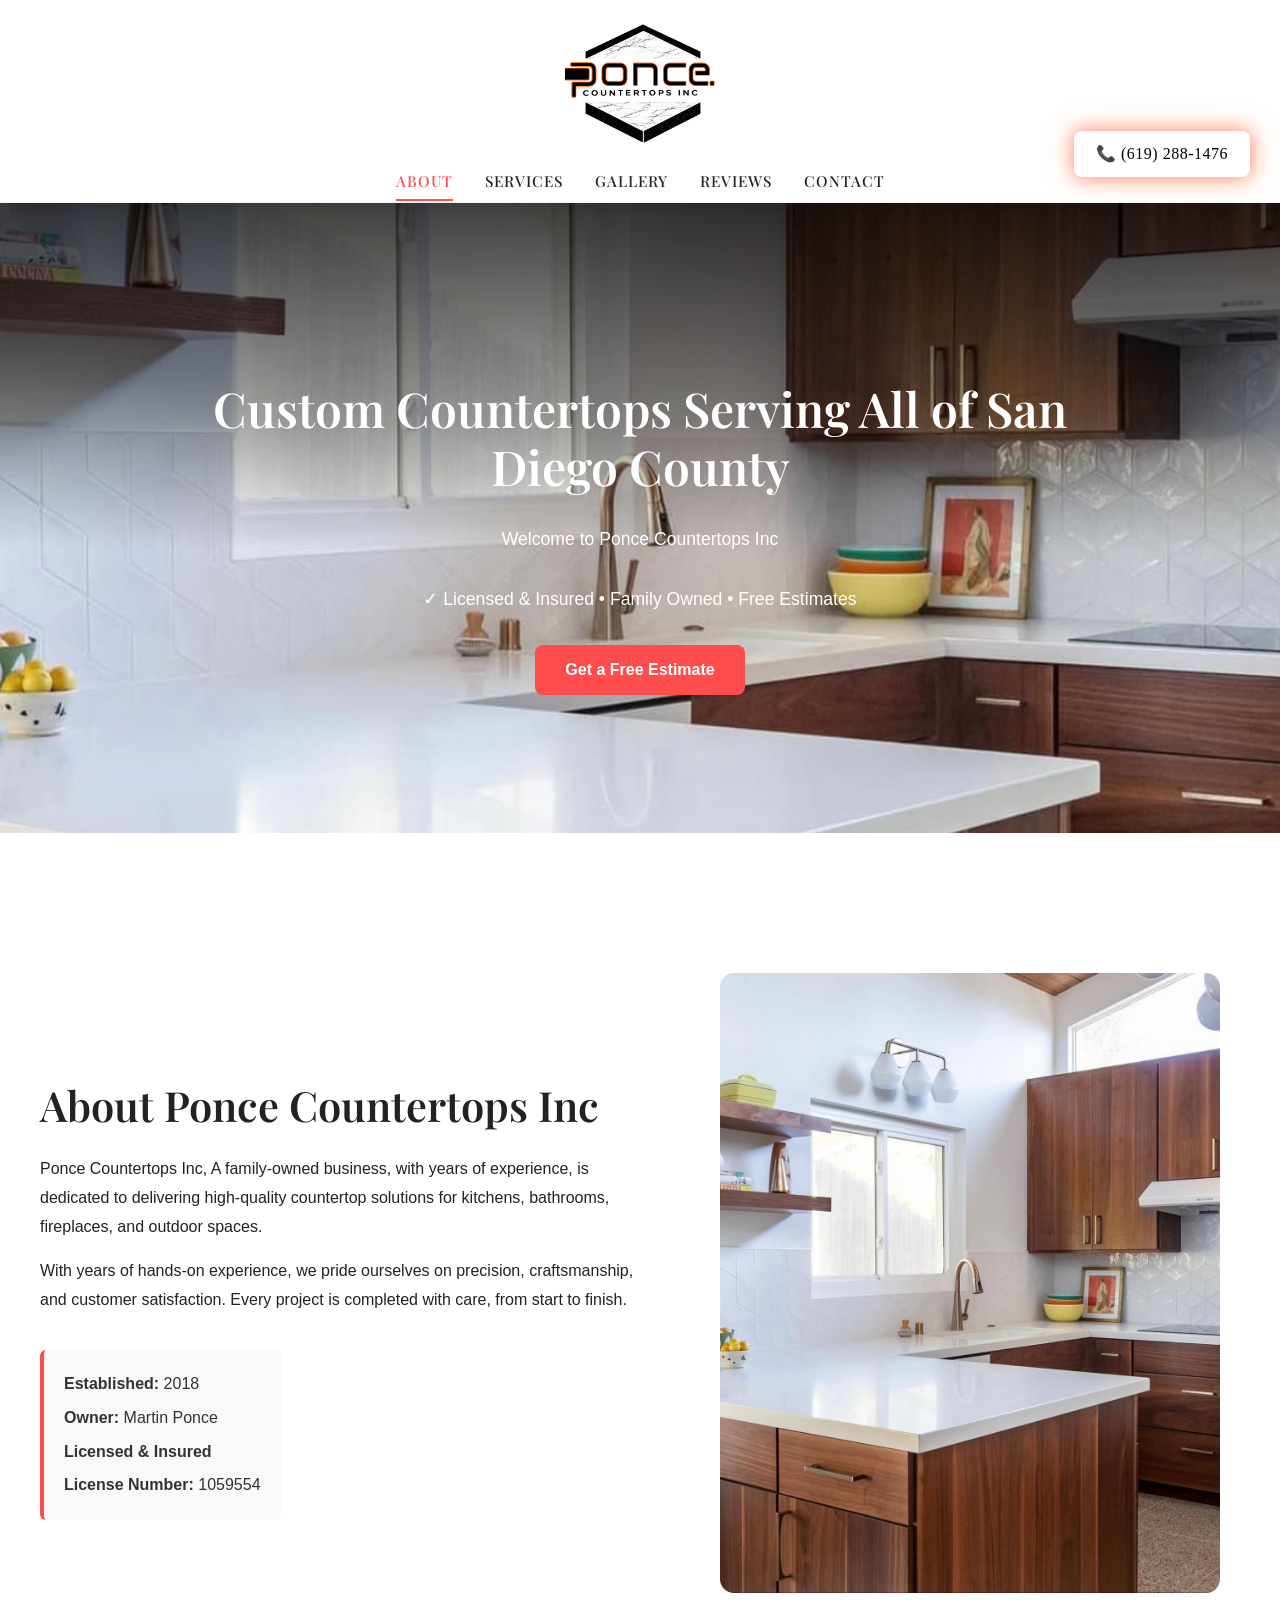
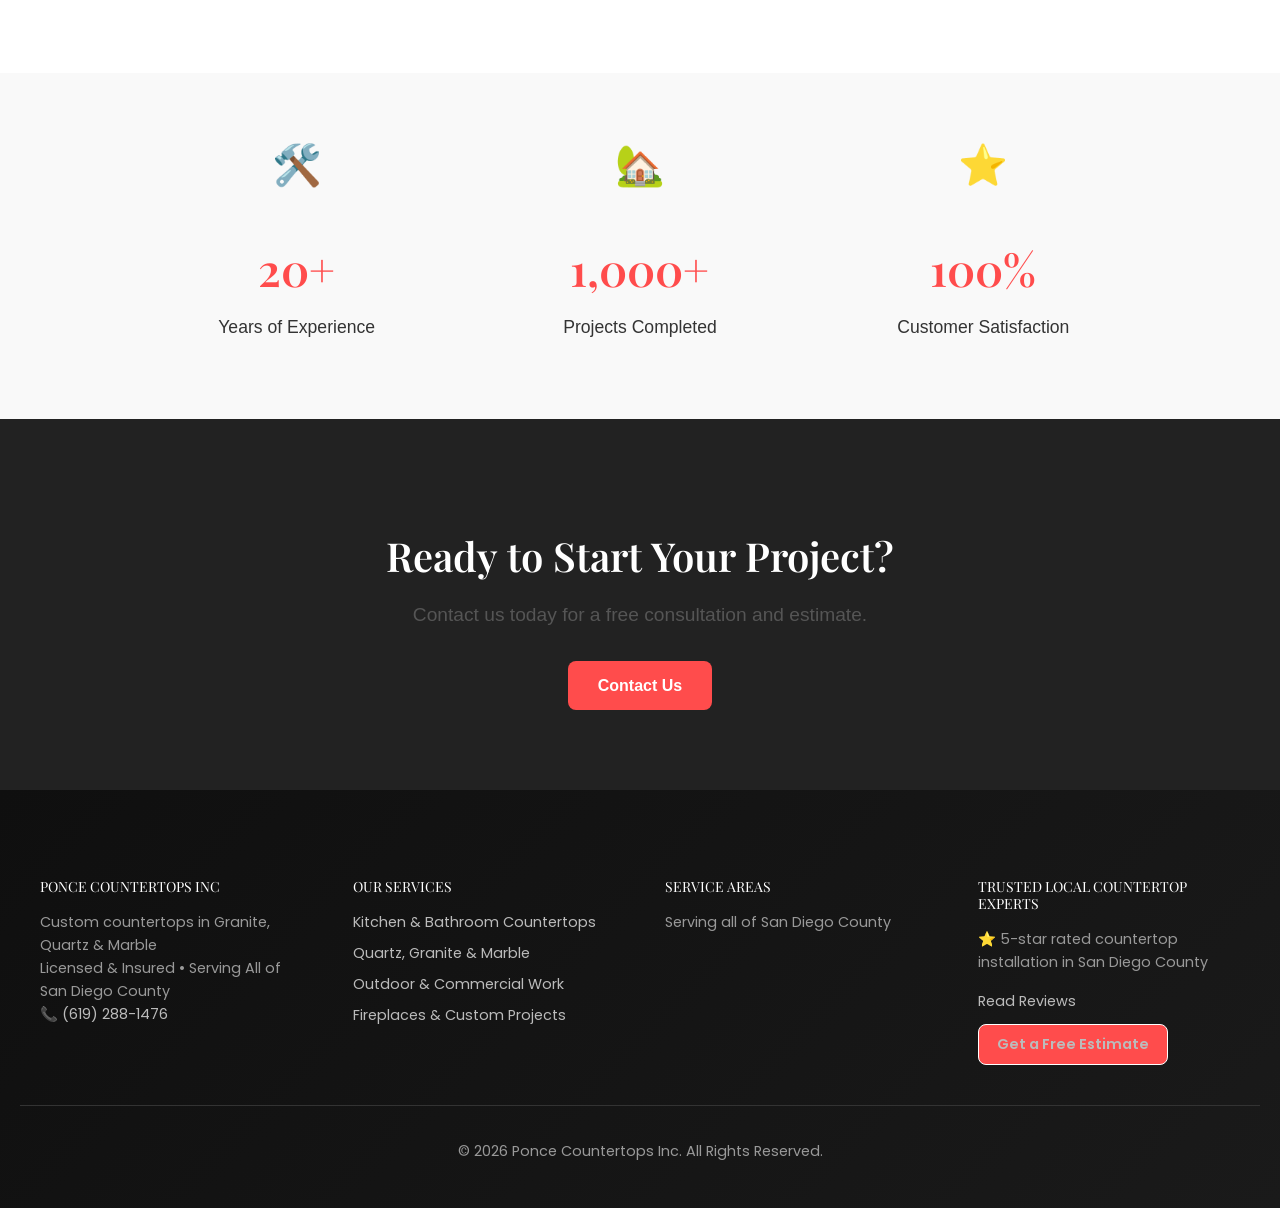
==== index.html @ db55a529 "Initial frontend upload" ====
<!DOCTYPE html>
<html lang="en">
<head>
    <meta charset="UTF-8">
  <meta name="viewport" content="width=device-width, initial-scale=1.0">
    <title>Quartz,Granite,Porcelain,Quartzite and Marble Countertops in San Diego County | Ponce Countertops Inc</title>
    <link rel="stylesheet" href="css/style.css">
<link rel="preload" as="image" href="images/background.jpg">
    <link rel="preconnect" href="https://fonts.googleapis.com">
<link rel="preconnect" href="https://fonts.gstatic.com" crossorigin>
<link href="https://fonts.googleapis.com/css2?family=Playfair+Display:wght@400;500;600;700&display=swap" rel="stylesheet">
<meta name="description" content="Custom countertops for kitchens, bathrooms, fireplaces, and outdoor spaces serving all of San Diego County. Free estimates and expert installation." />
<meta name="robots" content="index, follow">
<meta name="author" content="Ponce Countertops Inc">
    <link href="https://fonts.googleapis.com/css2?family=Poppins:wght@400;500;600&display=swap" rel="stylesheet">

</head>

<body>

    <nav class="navbar">
        <div class ="nav-container">
            <!--logo -->
            <a href = "index.html" class = "logo">
<img src="images/Logo.png" alt="Ponce Countertops Logo" loading="lazy">            </a>
            
            <!--right side, links and call btn-->
            <div class = "nav-right">

                <ul class = "nav-links">
                    <li><a class="active" href="index.html"> About </a></li>
                    <li><a href = "services.html"> Services </a></li>

                 <li class = "dropdown">
                    <a href = "gallery.html"> Gallery  </a>
                    <ul class = "dropdown-menu">
                        <li><a href="gallery.html#kitchens" >Kitchens </a> </li>
                        <li><a href="gallery.html#bathrooms" >Bathrooms </a> </li>
                        <li><a href="gallery.html#fireplaces" >Fireplaces </a> </li>
                        <li><a href="gallery.html#outdoors" > Outdoors </a> </li>
                    </ul>
                 </li>

                 <li><a href="reviews.html" >Reviews </a> </li>
                 <li><a href="contact.html" class="nav-btn">Contact</a></li>

                 
                </ul>

        

        </div>
                <a href = "tel:6192881476" class ="call-btn">
                    📞 (619) 288-1476
                  </a>
                <button class="menu-toggle" aria-label="Toggle Menu">☰</button>

        
        <!--mobile toggle menu-->
        </div>
    </nav>

    
    
    

    
    
    <!-- HERO Section, what will make clients choose you, custom the button in css file .hero-btn -->
    <section class = "hero hero-home" style="background-image:url('images/background.jpg');">
     <div class="hero-content fade-in">
        <h1> 
            Custom Countertops Serving All of San Diego County
        </h1>
        <p>Welcome to Ponce Countertops Inc </p>
        <p class = "trust-badge"> ✓ Licensed & Insured • Family Owned • Free Estimates</p>
        <a href = "contact.html" class ="btn"> Get a Free Estimate</a>
      </div>    
    </section>

    <!--About section -->
    <section class ="about-section fade-in">
        <div class ="about-container">
            <div class ="about-text">
                <h2>About Ponce Countertops Inc</h2>
                <p>
                    Ponce Countertops Inc, A family-owned business, with years of experience, is dedicated to delivering high-quality countertop solutions for kitchens, bathrooms, fireplaces, and outdoor spaces.
                </p>
                <p>
                    With years of hands-on experience, we pride ourselves on precision,
                    craftsmanship, and customer satisfaction. Every project is completed
                    with care, from start to finish.
                </p>

                <div class ="about-info">
                    <p><strong>Established:</strong> 2018</p>
                    <p><strong>Owner:</strong> Martin Ponce</p>
                    <p><strong>Licensed & Insured </strong></p>
                    <p><strong>License Number:</strong> 1059554</p>
                </div>
            </div>

            <div class="about-image">
                <img src="images/background.jpg" alt="Ponce Countertops craftsmanship" loading="lazy">
            </div>
        </div>
    </section>

    <section class="stats-section fade-in">
  <div class="stats-container">
    
    <div class="stat">
        <span class="stat-icon">🛠️</span>
      <h3>20+</h3>
      <p>Years of Experience</p>
    </div>

    <div class="stat">
        <span class="stat-icon">🏡</span>
      <h3>1,000+</h3>
      <p>Projects Completed</p>
    </div>

    <div class="stat">
        <span class="stat-icon">⭐</span>
      <h3>100%</h3>
      <p>Customer Satisfaction</p>
    </div>

  </div>
</section>

    <section class="cta-section fade-in">
  <h2>Ready to Start Your Project?</h2>
  <p>Contact us today for a free consultation and estimate.</p>
  <a href="contact.html" class="btn">Contact Us</a>
</section>


    <script>
    /*document.querySelector(".menu-toggle")
      .addEventListener("click", () => {
        document.querySelector(".nav-links")
          .classList.toggle("open");
      });*/
      const menuToggle = document.querySelector(".menu-toggle");
const navLinks = document.querySelector(".nav-links");

if (menuToggle && navLinks) {
  menuToggle.addEventListener("click", () => {
    navLinks.classList.toggle("open");
  });
}

        const faders = document.querySelectorAll(".fade-in");

  const observer = new IntersectionObserver(entries => {
    entries.forEach(entry => {
      if (entry.isIntersecting) {
        entry.target.classList.add("visible");
      }
    });
  }, { threshold: 0.2 });

  faders.forEach(el => observer.observe(el));

  </script>

    

  <!-- FOOTER START -->
  <footer class="site-footer">
    <div class="footer-container">

      <div class="footer-section">
        <h4>Ponce Countertops Inc</h4>
        <p>
          Custom countertops in Granite, Quartz & Marble<br>
          Licensed & Insured • Serving All of San Diego County<br>
          📞 <a href="tel:+16192881476">(619) 288-1476 </a>
        </p>
      </div>

      <div class="footer-section">
        <h4>Our Services</h4>
        <ul>
          <li><a href="services.html">Kitchen & Bathroom Countertops</a></li>
  <li><a href="services.html">Quartz, Granite & Marble</a></li>
  <li><a href="services.html">Outdoor & Commercial Work</a></li>
  <li><a href="services.html">Fireplaces & Custom Projects</a></li>
        </ul>
      </div>

      <div class="footer-section">
        <h4>Service Areas</h4>
        <p>
          Serving all of San Diego County</p>
          </div>

      <div class="footer-section">
        <h4>Trusted Local Countertop Experts</h4>
        <p>⭐ 5-star rated countertop installation in San Diego County</p>
<a href="reviews.html">Read Reviews</a>
<a href="contact.html" class="footer-btn">Get a Free Estimate</a>

</div>
        
</div>
    <div class="footer-bottom">
      <p>© 2026 Ponce Countertops Inc. All Rights Reserved.</p>
    </div>
  </footer>
  <!-- FOOTER END -->


<div class="mobile-sticky-bar">
  <a href="tel:+16192881476" class="sticky-call">📞 Call</a>
  <a href="contact.html" class="sticky-quote">Free Quote</a>
</div>



</body>
</html>
---- css/style.css ----
* {
  box-sizing: border-box;
}
html {
  scroll-behavior: smooth;
}
/*prevents white strip on right due to layout overflow*/
html, body {
  width: 100%;
  overflow-x: hidden;
}

body {
  padding-top: 110px;
  overflow-x: clip;
  font-family: 'Poppins', sans-serif;
  font-size:16px;
  line-height:1.7;
  color:#222
    /*background-color: #000;  default page background black  was 90 padd*/

}


/*fade in on scroll down*/
.fade-in {
  opacity: 0;
  transform: translateY(30px);
  transition: opacity 0.8s ease, transform 0.8s ease;
}

.fade-in.visible {
  opacity: 1;
  transform: translateY(0);
}

/* =========================
   ABOUT
   ========================= */
.about-section {
  padding: 80px 20px;
  background: #fff;
  color: #333;/*force color so its readable*/
  position:relative;
  z-index:5;
}



.about-container {
  max-width: 1200px;
  margin: auto;
  display: grid;
  grid-template-columns: 1fr 0.9fr;
  gap: 60px;
  align-items: center;
}

.about-text h2 {
  font-size: 2.6rem;
  margin-bottom: 25px;
 color: #222;
 
}

.about-text p {
  font-size: 1rem;
  line-height: 1.8;
  margin-bottom: 15px;
  color: #222;
}

.about-image img {
  width: 100%;
  max-width:500px;
  border-radius: 14px;
  box-shadow: 0 15px 40px rgba (0,0,0,0.15)
}

.about-info {
  margin-top: 20px;
  padding: 15px 20px;
  background: #f9f9f9;
  border-left: 4px solid #ff4c4c;
  display: inline-block;
  border-radius: 6px;
}

.about-info p {
  margin: 5px 0;
  font-size: 1rem;
  color: #333;
}


.about-image {
  display: flex;
  justify-content: center;
}

@media (max-width: 900px) {
  .about-container {
    grid-template-columns: 1fr;
    text-align: center;
  }

  .about-image {
    margin-top: 40px;
  }

  .about-info {
    display: block;
    margin: 20px auto 0 auto;
  }
}
/*stat section*/

.stats-section {
  padding: 60px 20px;
  background: #f9f9f9;
}

.stats-container {
  max-width: 1000px;
  margin: auto;
  display: grid;
  grid-template-columns: repeat(auto-fit, minmax(200px, 1fr));
  gap: 30px;
  text-align: center;
}

.stat-icon {
  font-size: 2.5rem;
  margin-bottom: 10px;
  display: block;
}

.stat h3 {
  font-size: 2.8rem;
  color: #ff4c4c;
  margin-bottom: 10px;
}

.stat p {
  font-size: 1.1rem;
  font-weight: 500;
  color: #333;
}

.cta-section {
  padding: 80px 20px;
  background: #222;
  color: white;
  text-align: center;
}

.cta-section h2 {
  font-size: 2.5rem;
  margin-bottom: 20px;
}

.cta-section p {
  font-size: 1.2rem;
  margin-bottom: 30px;
}

.cta-section .btn {
  background-color: #ff4c4c;
  padding: 12px 30px;
  border-radius: 8px;
  color: white;
  font-weight: 600;
  text-decoration: none;
  transition: background 0.3s;
}

.cta-section .btn:hover {
  background-color: #e04343;
}

/* =========================
   GLOBAL
   ========================= */
body, html {
  margin: 0;
  padding: 0;
  font-family: Arial, sans-serif;
  line-height: 1.6;
  box-sizing: border-box;
  color: white;
}

a {
  text-decoration: none;
}

ul {
  list-style: none;
  margin: 0;
  padding: 0;
}

h1, h2, h3 {
  font-weight: 700;
}
h1,h2,h3,h4{
  font-family:'Playfair Display', serif;
  font-weight:600;
  line-height:1.2

}

p {
  color: #555;
}

/* =========================
   NAVBAR
   ========================= */

   /* GLASSMORPHISM NAVBAR */
   
/* =========================
   NAVBAR
   ========================= */

/* HEADER */
header {
  position: fixed;
  top: 0;
  width: 100%;
  z-index: 9999;
  /*background: #000 !important;  /* fully black */
  background-color: white;
  height: auto; /* controls how far down everything sits */
  
}


/* CONTAINER */

.navbar {
  position: sticky;

  top: 0;
  left: 0;

  width: 100%;
  height: auto;
  min-height: 110px;
  background: white;
  border-bottom: 1px solid rgba(0, 0, 0, 0.05);
  z-index: 99999;

  box-shadow: 0 2px 10px rgba(0,0,0,0.06);

  overflow:visible;
}
.navbar.scrolled {
  background: rgba(255,255,255,0.95);
  backdrop-filter: blur(8px);
  box-shadow: 0 2px 10px rgba(0,0,0,0.08);
}
.nav-container {
  display: flex;
  align-items: center;
  flex-direction: column; /* will stack logo, nv bar verticallt*/
  width: 100%;
  margin:0 auto;
    max-width: 1300px;
  height: 100%;
  padding: 8px 20px;/* pushes down padding*/
  /*background:white;*/
  position:relative;
  justify-content:center;
}
/* LOGO */
.logo {
  color: #fff;
  font-weight: bold;
  font-size: 20px;
  display: flex;
  align-items: center;
}

/* Logo Image */
.logo img {
  height: auto;
  width:150px;
  display:block;
  margin-bottom: 0px;
}

.logo:hover img {
  transform: scale(1.03);
}
@media (max-width: 768px) {
  .logo img {
    height: auto;
    width:80px;
    margin-left: 30px;
  }
}

/* NAV LINKS + RIGHT SIDE */
.nav-right {
  display: flex;
  justify-content: center; /* center links in remaining space */
  align-items: center;
  gap: 25px;               /* space between links */
  margin-left: 0;
  margin-top:10px;
  width:100%;

}

/* LINKS */
.nav-links {
  display: flex;
  align-items: center;
  gap: 32px; /* desktop spacing */
  font-family: "Playfair Display", serif; /* nicer modern font */
    font-weight: 500;
letter-spacing: 1px;
  justify-content: center; /* center between logo and button */
  position: relative;
  z-index: 100000;
  /*margin-top: 18px; ⬅️ moves nav text DOWN */

}

/* LINK STYLE */
.nav-links a {
  color: #222 !important;        /* always visible */
  font-weight: 500;
  text-transform: uppercase;
  font-size: 0.95rem;
  position: relative;
  padding: 10px 0;               /* vertical spacing */
  transition: color 0.3s ease;
}

/* UNDERLINE EFFECT */
.nav-links a::after {
  content: "";
  position: absolute;
  bottom: 0;
  left: 0;
  height: 2px;
  width: 0%;
  background: #ff4c4c;
  transition: width 0.3s ease;
}

/* HOVER & ACTIVE LINK */
.nav-links a:hover,
.nav-links a.active {
  color: #ff4c4c !important;
}
.nav-links a:hover::after,
.nav-links a.active::after {
  width: 100%;
}

/* CALL BUTTON */
.call-btn {
  position:absolute;
  right: 30px;
  /*margin-left:20px;*/
  bottom: 25px;
  /*top:50%;*/
  transition: translateY(-50%);
  background: white;
  color: black;
  padding: 10px 22px;
  border-radius: 8px;
  text-decoration:none;
  box-shadow: 0 0 18px rgba(255, 76, 76, 0.6),
              0 0 30px rgba(255, 140, 0, 0.35);
  transition: all 0.3s ease;
  animation: pulse 2s infinite;
  z-index: 100000;;
  font-family:"Merriweather", serif !important;
  font-weight:525;
  letter-spacing:0.5px;

}
@keyframes pulse {
  0% {
    transform: scale(1);
  }

  50% {
    transform: scale(1.05);
  }

  100% {
    transform: scale(1);
  }
}


.call-btn:hover {
  transform: translateY(-2px);/*lift effect*/
  box-shadow: 0 12px 35px rgba(255,76,76,0.6);/*more visible shadow on hovr*/
  filter: brightness(1.05);
} 





/* DROPDOWN */
.dropdown {
  position: relative;
}
.dropdown-menu {
  position: absolute;
  top: 130%;
  left: 0;
  min-width: 220px;
  background: #0f0f0f !important;
  border-radius: 10px;
  padding: 10px 0;
  opacity: 0;
  visibility: hidden;
  transform: translateY(10px);
  transition: all 0.3s ease;
  z-index: 100000;
}
.dropdown:hover .dropdown-menu {
  opacity: 1;
  visibility: visible;
  transform: translateY(0);
}
.dropdown-menu li a {
  display: block;
  padding: 12px 22px;
  font-size: 0.9rem;
  color: #fff !important;
}
.dropdown-menu li a:hover {
  background: rgba(255,255,255,0.08);
  color: #ff4c4c !important;
}

/* Desktop: hide the hamburger menu */
.menu-toggle {
  display: none;
}

/* MOBILE NAVBAR lastt */
@media (max-width: 768px) {
  .nav-container {
    
    align-items: center;
    
    justify-content: space-between;
    flex-direction: row;
    padding-right: 25px;
  }

  .navbar{
    height:auto;
  }

  .nav-right {
    flex-direction: row;
    width: auto;
    position: relative;
    display: flex;
    align-items: center;
    gap:10px;
  }

  .nav-links {
    flex-direction: column;
    position:fixed;

    top:110px;
    left:0;
    width: 100%;

    background:white !important;
    display: none;

    padding: 15px 0;

    box-shadow: 0 8px 25px rgba(0,0,0,0,0.2);
    
    
    z-index:99999;


  }

  .nav-links.open {
    display: flex;
  }

  .nav-links li {
    width: 100%;
    text-align: center;
  }

  .nav-links a {
    display: block;
    width:100%;
    padding: 18px 0px;
    color:#222 !important;
    font-size:1rem;
    font-weight:600;
    text-align: center;

    
  }

  .call-btn {
    display:none;
  }
  /* Mobile dropdown fixes */
  .dropdown-menu {
    position: static;
    opacity:1;
    visibility: visible;
    transform: none;

    display: none; /* hidden by default */
    flex-direction: column;
    background: #f8f8f8;
    padding: 0;
    box-shadow: none;
  }

  .dropdown.open .dropdown-menu {
    display: block; /* show when open */
  }

  /* Mobile toggle button */
  .menu-toggle {
      display: block;
  font-size: 2rem;
  border: none;
  color: #222;
  cursor: pointer;
    margin-right:60px;
  margin-left: auto;  /* pushes it to far right safely */
  margin-right: 10px;
  background: white;
  border: 1px solid #ddd;
  border-radius: 8px;
  padding: 8px 12px;
  box-shadow: 0 4px 10px rgba(0,0,0,0.15);
  z-index: 999999;

  
  }
}




/* =========================
   BASE HERO for all pages
   ========================= */
.hero,.hero-gallery,.hero-home,.hero-services{
  text-align: center;
  padding: 80px 20px;
  background-size: cover;
  background-position: center center;
  position:relative;
  /*color:white;*/
  color:orangered;
  min-height:70vh;
  display:flex;
  flex-direction:column;
  justify-content:center;
  align-items:center;
  margin-bottom:60px;
  width:100%;
  max-width:100%;
  margin-left:0;
  margin-right:0;
  background-repeat: no-repeat;
}

.hero{
  position:relative;
  overflow:hidden;
}



/* Small label above heading */
.hero-eyebrow {
  display: inline-block;
  font-size: 0.95rem;
  letter-spacing: 2px;
  text-transform: uppercase;
  color: #ffb3b3;
  margin-bottom: 18px;
  font-weight: 600;
}
/* Buttons container */
.hero-actions {
  display: flex;
  gap: 20px;
  justify-content: center;
  flex-wrap: wrap;
}
.hero-content {
  position: relative;
  z-index: 3;
  color: #fff;
  max-width: 900px;
  margin: 0 auto;
  padding: 0 20px;
  text-align: center;
  
}
/*dark overlay for readability*/
.hero::before, .hero-home::before,.hero-gallery::before,.hero-services::before {
  content:'';
  /*background: linear-gradient(to bottom, #000 0%, rgba(0,0,0,0.4) 100%);
*/
  background: linear-gradient(
  to bottom,
  rgba(0,0,0,0.75) 0%,
  rgba(0,0,0,0.35) 35%,
  rgba(0,0,0,0.0) 55%
);
  position: absolute;
  top: 0; left: 0;
  width: 100%; height: 100%;
  z-index: 2;
  inset:0;
  max-height:100vh;
}





.hero-content h1 {
  font-size: 3rem;
  margin-bottom: 30px;
  line-height: 1.2;
}

.hero-content p {
  font-size: 1.1rem;
  margin-bottom: 30px;
  line-height: 1.7;
  
}


.hero-content .btn {
  padding: 12px 30px;
  background-color: #ff4c4c;
  color: white;
  border-radius: 8px;
  font-weight: 600;
  text-decoration: none;
  transition: background 0.3s ease;
}

.hero-content .btn:hover {
  background-color: #e04343;
}


/* Dropdown styling */
.category-filter {
  margin-bottom: 20px;
}

.category-filter label {
  margin-right: 10px;
  font-weight: 500;
}

.category-filter select {
  padding: 8px 12px;
  border-radius: 6px;
  border: none;
  font-size: 1rem;
  cursor: pointer;
  outline: none;
}
@media (max-width: 768px) {
  .hero-content h1 {
    /*font-size: clamp(1.8rem, 5vw, 3rem);*/
    font-size:2.2rem;
    margin-bottom: 15px;
    line-height:1.2;
    word-wrap: break-word;
  overflow-wrap: break-word;
  }
  body{
    padding-top:0px;

  }
  .hero,
  .hero-home,
  .hero-gallery,
  .hero-services {
    min-height: 60vh;
    padding: 0 20px;   /* ❗ remove vertical padding */
    display: flex;
    align-items: center;
    justify-content: center;
    text-align: center;
    padding-left: 16px;
    padding-right: 16px;
    overflow: hidden;
  }
  .hero-content p {
    font-size: clamp(1rem, 3.5vw, 1.3rem);
    line-height: 1.5;
  }
  .hero-content{
    text-align: center;
    align-items: center;
    justify-content: center;
    width:100%;
    margin: 0 auto;
    max-width: 100%;
    display:flex;
    flex-direction: column;
    box-sizing:border-box;
    padding:0 16px;
  }
  .hero-trust {
    display: flex;
  flex-direction: column;
  align-items: center;
  justify-content: center;
  text-align: center;
  gap: 8px;
  }

}

section {
  color: #333;
}

.hero,
.hero * {
  color: #fff;
}

.hero,
.hero-home,
.hero-gallery,
.hero-services {
  margin-top: 0 !important;  /* remove any extra top margin */
  padding-top: 80px;        /* keep some padding if needed */
    overflow: visible; /* ensures content below isn’t hidden */

}
.hero-gallery{
  background-size:cover;
  background-position: center center;
}

/* =========================
   SERVICES
  ========================= */
 
.services-section,
.services-section * {
  color: #333;
}

@media (max-width: 768px) {
  .hero-services .hero-content h1 {
    font-size: 2rem;
  }
  .hero-services .hero-content p {
    font-size: 1rem;
  }

  .hero-actions {
    flex-direction: column;
  }
}
/* Services Section */
/* Strong headline */
.hero-services h1 {
  font-size: 3.2rem;
  line-height: 1.2;
  margin-bottom: 25px;
}

/* Supporting text */
.hero-services p {
  font-size: 1.25rem;
  line-height: 1.7;
  opacity: 0.95;
  margin-bottom: 40px;
}


.services-section {
  padding: 80px 20px;
  background-color: #f9f9f9;
  color: #333;
}

.services-section h2 {
  text-align: center;
  font-size: 2.5rem;
  margin-bottom: 50px;
}

.services-container {
  max-width: 1200px;
  margin: auto;
}

.services-grid {
  display: grid;
  grid-template-columns: repeat(auto-fit, minmax(300px, 1fr));
  gap: 40px;
}

.service-card {
  background: white;
  padding: 30px 20px;
  border-radius: 12px;
  box-shadow: 0 15px 30px rgba(0,0,0,0.1);
  transition: transform 0.3s ease, box-shadow 0.3s ease;
}

.service-card:hover {
  transform: translateY(-5px);
  box-shadow: 0 25px 45px rgba(0,0,0,0.15);
}

.service-card h3 {
  font-size: 1.35rem;
  margin-bottom: 15px;
  color: #ff4c4c;
}

.service-card ul {
  list-style-type: disc;
  padding-left: 20px;
  margin-bottom: 10px;
  font-size: 1.05rem;

}

.service-card  li {
  margin-bottom: 10px;
  font-size: 0.95rem;
  line-height:1.7;


}

/* Secondary button */
.btn-outline {
  background: transparent;
  border: 2px solid #fff;
  color: #fff;
}

.btn-outline:hover {
  background: #fff;
  color: #111;
}

.materials-strip {
  background: linear-gradient(135deg, #1a1a1a, #111);
  padding: 60px 20px;
  border-top: 1px solid rgba(255,255,255,0.1);
  border-bottom: 1px solid rgba(255,255,255,0.1);
}
.materials-container {
  max-width: 1100px;
  margin: auto;
  display: flex;
  justify-content: center;
  flex-wrap: wrap;
  gap: 40px;
}

.materials-container span {
  font-family: "Georgia", serif;
  font-size: 1.1rem;
  color: #f5f5f5;
  letter-spacing: 2px;
  text-transform: uppercase;
  position: relative;
  opacity: 0.85;
  transition: color 0.3s ease, opacity 0.3s ease;
  
}

/* subtle gold underline */
.materials-container span::after {
  content: "";
  position: absolute;
  left: 50%;
  bottom: 0;
  width: 40%;
  height: 2px;
  background: linear-gradient(to right, #c9a24d, #f2d27d);
  transform: translateX(-50%);
  opacity: 0;
  transition: opacity 0.3s ease;
}
.materials-container span:hover {
  color: #ff4c4c;
  opacity: 1;
}
.materials-container span:hover::after {
  opacity: 1;
}

@media (max-width: 768px) {
  .services-grid {
    grid-template-columns: 1fr;
    justify-items:center;
  }


  .services-section {
    text-align: center;
  }

  

  .service-card {
    text-align: center;
    width: 100%;
    max-width: 400px;
  }

  .service-card ul {
    text-align: left; /* keeps readability for lists */
  }

  .services-section h2 {
    text-align: center;
  }



}



/* =========================
   Gallery
   ========================= */


   .gallery-section {
  padding: 80px 20px;
  max-width: 1200px;
  margin: auto;
}

.gallery-section h2 {
  font-size: 2.4rem;
  margin-bottom: 40px;
  text-align: center;
  color: #222;
}

.gallery-grid {
  display: grid;
  grid-template-columns: repeat(auto-fit, minmax(240px, 1fr));
  gap: 24px;
 justify-items: center;
}

.gallery-grid img {
  cursor: pointer; /*allows users to know you can click on img*/
  width: 100%;
  height: 260px;
  border-radius:10px;
  object-fit: cover;
  border-radius: 10px;
  max-width:420px;
  transition: transform 0.3s ease, box-shadow 0.3s ease;
}

.gallery-grid img:hover {
  transform: scale(1.04);
  box-shadow: 0 12px 25px rgba(0,0,0,0.15);
}
.gallery-section {
  scroll-margin-top: 110px; /* match navbar height */
}

/*section separators*/
.gallery-section:not(:last-child)::after {
  content: "";
  display: block;
  width: 80px;
  height: 4px;
  background: #ff4c4c;
  margin: 80px auto 0;
  border-radius: 2px;
}

/*lightbox*/
.lightbox {
  position: fixed;
  top: 0;
  left: 0;
  width: 100%;
  height: 100%;
  background: rgba(0,0,0,0.9);
  display: flex;
  align-items: center;
  justify-content: center;
  opacity: 0;
  visibility: hidden;
  transition: opacity 0.3s ease;
  z-index: 99999;
}

/* Show lightbox */
.lightbox.show {
  opacity: 1;
  visibility: visible;
}

/* Image */
.lightbox-content {
  max-width: 90%;
  max-height: 85%;
  border-radius: 10px;
  transition: transform 0.3s ease;
  cursor: zoom-in;

}
/*being able to zoom in*/
.lightbox-content.zoomed {
  transform: scale(1.5);
  cursor: zoom-out;
}
/* Close button */
.lightbox-close {
  position: absolute;
  top: 30px;
  right: 40px;
  font-size: 2.5rem;
  color: white;
  cursor: pointer;
}

/* Arrows */
.lightbox-prev,
.lightbox-next {
  position: absolute;
  top: 50%;
  font-size: 3rem;
  color: white;
  cursor: pointer;
  padding: 10px;
  user-select: none;
  transform: translateY(-50%);
}

.lightbox-prev { left: 30px; }
.lightbox-next { right: 30px; }

/* Hide arrows on very small screens */
@media (max-width: 600px) {
  .lightbox-prev,
  .lightbox-next {
    font-size: 2.2rem;
  }
}
/* =========================
   CONTACT
   ========================= */
.hero-contact {
  min-height: 45vh;     /* shorter than services/about */
}


.hero-trust {
  display: flex;
  gap: 25px;
  justify-content: center;
  align-items:center;
  margin-top: 25px;
  font-size: 0.95rem;
  opacity: 0.9;
  flex-wrap: wrap;
  text-align:center;
  flex-direction: column;
}

.contact-info{
  text-align:center;
}
.contact {
  padding: 80px 20px;
      color: #333;             /* text color */
  background-color: #f4f4f4;
  position:relative;
  z-index:5;
  margin-top:30px;
}

.contact-container {
  max-width: 1100px;
  margin: auto;
}

.contact-intro {
  max-width: 900px;
  margin: 0 auto 60px;
  padding: 0 20px;
  text-align: center;
}

.contact-intro h2 {
  font-size: 2rem;
  color: #222;
  margin-bottom: 15px;
}

.contact-intro p {
  font-size: 1.15rem;
  color: #555;
  line-height: 1.7;
}
.contact h1 {
  text-align: center;
  margin-bottom: 10px;
}
.contact h1::after {
  content: "";
  display: block;
  width: 80px;
  height: 4px;
  background: #ff4c4c;
  margin: 15px auto 30px;
  border-radius: 2px;
}
.contact p {
  text-align: center;
  margin-bottom: 30px;
}
.contact h1, .contact p, .contact label {
    color: #222;             /* make headings and labels visible */
}

.contact-grid {
  display: grid;
  grid-template-columns: 1fr 1fr;
  gap: 40px;
}

.contact-info p, .contact-info h3 {
  margin: 10px 0;
  font-size: 16px;
}

.contact-info a {
  color: #f39c12;
}

.contact-form input,
.contact-form textarea {
  width: 100%;
  padding: 12px;
  margin-bottom: 15px;
  border: 1px solid #ccc;
  border-radius: 4px;
}

.contact-form textarea {
  height: 150px;
  resize: vertical;
}

.contact-form button {
  width: 100%;
  padding: 12px;
  background-color: #f39c12;
  border: none;
  font-size: 16px;
  cursor: pointer;
}

.contact-form button:hover {
  background-color: #e08e0b;
}

#contactSuccess {
  text-align: center;
  font-weight: 600;
  font-size: 1.1rem;
}

.success-message{
  display: none;
  color: #ff4c4c;
  margin-top: 15px;
  text-align: center;
  font-weight: 600;
  animation: fadeIn 0.5s ease;
}
.form-trust {
  font-size: 0.9rem;
  color: #666;
  text-align: center;
  margin-top: 10px;
}

/* GOOGLE RATING */
.google-rating {
  margin-top: 15px;
  display: flex;
  align-items: center;
  gap: 10px;
  justify-content: center;
}

.google-rating .stars {
  color: #f39c12;
}

/* SOCIAL LINKS */
.social-link a {
  display: inline-flex;
  align-items: center;
  gap: 8px;
  font-size: 1.1rem;
  color: #c40000;
  font-weight: 600;
}

.social-link a:hover {
  color: #a80000;
}

.social-link i {
  font-size: 1.4rem;
}

/* Mobile Contact Grid */
@media (max-width: 768px) {
  .contact-grid {
    grid-template-columns: 1fr;
    text-align: center;
  }

  .contact-info {
    margin-bottom: 30px;
  }
}
/*ill it work?*/
.contact-form input,
.contact-form textarea,
.contact-form select {
    background-color: #fff;    /* white background for visibility */
    color: #333;               /* dark text inside inputs */
    border: 1px solid #ccc;    /* light gray border */
    padding: 12px;
    border-radius: 8px;
    font-family: Arial, sans-serif;
    font-size: 1rem;
    width: 100%;
    box-sizing: border-box;
    z-index:10;
    position:relative;
}

.contact-form input::placeholder,
.contact-form textarea::placeholder {
    color: #888;               /* placeholder text color */
}

.contact-form button {
    background-color: #ff4c4c;  /* accent color */
    color: #fff;                /* white text */
    padding: 12px;
    font-size: 1rem;
    font-weight: 600;
    border: none;
    border-radius: 8px;
    cursor: pointer;
    transition: background 0.3s ease;
}

.contact-form button:hover {
    background-color: #e04343;
}
/* =========================
   REVIEWS
   ========================= */

   

  .reviews {
  padding: 80px 20%;
  background: #f9f9f9;
  color:#333;
  text-align:center;
  font-family: "Georgia", serif;
}

.reviews-container {
  max-width: 1100px;
  margin: 0 auto;
  text-align: center;
}

.reviews h2 {
  font-family: "Georgia", serif;
  font-size: 2.6rem;
  margin-bottom: 10px;
  color:#222;
  font-weight:600;
  letter-spacing: 1px;
}


.reviews p {
  font-size: 1.15rem;
  color: #555;
  margin-bottom: 40px;
  line-height: 1.6;
}

.reviews-list {
  display: grid;
  grid-template-columns: repeat(auto-fit, minmax(280px, 1fr));
  gap: 30px;
  margin-bottom: 80px;
}

/*individual review cards*/
.review {
  background: white;
  padding: 28px;
  border-radius: 18px;
  box-shadow: 0 12px 30px rgba(0,0,0,0.08);
  text-align: left;
  transition: transform 0.3s ease, box-shadow 0.3s ease;
}
.review:hover {
  transform: translateY(-6px);
  box-shadow: 0 20px 45px rgba(0,0,0,0.12);
}

.review .name {
  font-weight: 600;
  margin-top: 20px;
}
.review .rating {
  color: #f4b400;
  margin-bottom: 10px;
}

.leave-review,
.review-approval {
  padding: 60px 20px;
  background-color: #f4f4f4;
}

.leave-review-container,
.review-approval-container {
  max-width: 600px;
  margin: auto;
  text-align: center;
}

.google-review-link {
  margin-top: 10px;
  font-size: 14px;
}

.google-review-link a {
  color: black;
  font-weight: 600;
  text-decoration: none;
}

.google-review-link a:hover {
  text-decoration: underline;
}
/*review-form */


/*title*/

.reviews-title {
  font-family: "Georgia", serif;
  font-size: 2rem;       /* matches nav styling */
  font-weight: 700;
  color: #ff4c4c;
  margin-bottom: 15px;
  text-align: center;
}


.reviews .leave-review-title {
  font-family: "Georgia", serif;  /* matches your nav/headings font */
  font-size: 1.8rem;              /* large and bold */
  font-weight: 700;
  color: black;                 /* matches your accent color */
  margin-bottom: 25px;            /* space between title and form */
  text-align: center;             /* centered above form */
}
.reviews-subtitle {
  font-family: "Arial", sans-serif;
  font-size: 1.1rem;
  color: #555;
  margin-bottom: 40px;
  text-align: center;
}
.review-form {
  margin-top: 30px;
  background: white;
  padding: 40px 35px;
  border-radius: 18px;
  box-shadow: 0 12px 28px rgba(0,0,0,0.15);
  max-width: 700px;
  margin-left: auto;
  margin-right: auto;
  box-sizing:border-box;
}

.review-form input,
.review-form select,
.review-form textarea {
  font-size: 1rem;
  margin-bottom: 15px;
  padding: 12px;
  border-radius: 8px;
  border: 1px solid #ccc;
  width: 100%;
  font-family: "Georgia", serif;
  box-sizing: border-box;
}

.review-form textarea {
  min-height: 120px;
  resize: vertical;
}
.review-form input:focus,
.review-form textarea:focus,
.review-form select:focus {
  outline: none;
  border-color: #000;
}


/*btn*/
.review-form .btn {
  background-color: #ff4c4c;
  color: white;
  padding: 12px 25px;
  border-radius: 8px;
  font-weight: 600;
  cursor: pointer;
  transition: background 0.3s ease;
  border: none;
}

.review-form button:hover {
  background-color: #e04343;
}
/*success msg*/
#reviewSuccess {
  font-weight: 500;
  text-align: center;
}
.review-success {
  display: none;
  margin-top: 20px;
  color: orange;
  font-weight: 500;
}
/*avg rating*/
.average-rating {
  text-align: center;
  margin-bottom: 50px;
    font-family: "Georgia", serif; /* match navbar */

  
}

.average-rating .avg-stars {
  font-size: 3rem;
  color: #ffb400; /* gold stars */
  letter-spacing: 2px;
  margin-bottom: 8px;
    display: inline-block;

}

.average-rating .avg-number {
  font-size: 2.5rem;
  font-weight: 700;
  margin-bottom: 6px;
  color: #ff4c4c;
}

.average-rating p {
  font-size: 1rem;
  color: #555;
}

/*patial star fill*/

/* Stars container */
.average-rating .stars-outer {
  display: inline-block;
  position: relative;
  font-family: "Font Awesome 5 Free"; /* or fallback to ★ */
  font-weight: 900;
  font-size: 2rem;
  color: #ccc; /* grey background stars */
}

.average-rating .stars-inner {
  position: absolute;
  top: 0;
  left: 0;
  white-space: nowrap;
  overflow: hidden;
  width: 0;
  color: #ffb400 ; /* gold stars */
}

.stars-outer::before {
  content: "★★★★★";
}

.stars-inner::before {
  content: "★★★★★";
}
/*reviews stars*/
#approvedReviews {
  display: grid;
  grid-template-columns: repeat(auto-fit, minmax(280px, 1fr));
  gap: 30px;
  justify-items: center;
}

#approvedReviews .service-card {
  background: white;
  padding: 30px 20px;
  border-radius: 18px;
  box-shadow: 0 15px 35px rgba(0,0,0,0.12);
  transition: transform 0.3s ease, box-shadow 0.3s ease;
  text-align: left;
  width: 100%;
  max-width: 350px;
}

#approvedReviews .service-card:hover {
  transform: translateY(-5px);
  box-shadow: 0 22px 40px rgba(0,0,0,0.18);
}

#approvedReviews .service-card h3 {
  font-family: "Georgia", serif;
  font-size: 1.5rem;
  margin-bottom: 8px;
  color: #ff4c4c;
  font-weight:600;
}

#approvedReviews .service-card p {
  font-size: 1rem;
  margin-top: 12px;
  color: #333;
  line-height:1.6;
}

/* stars for each review */
#approvedReviews .stars-outer {
  display: inline-block;
  position: relative;
  font-size: 1.2rem;
  color: #ccc;
}

#approvedReviews .stars-inner {
  position: absolute;
  top: 0;
  left: 0;
  white-space: nowrap;
  overflow: hidden;
  width: 0;
  color: #f39c12;
}

/* Admin review approval buttons */
.review-approval button {
  background: green;
  color: white;
  border: none;
  padding: 6px 12px;
  cursor: pointer;
}

.review-approval button:hover {
  opacity: 0.9;
}
/* Make the entire navbar background solid black 
header,
.nav-container,
.navbar {
    /*background-color: #000 !important;  
    background-color: white;
    width: 100%;                        
}*/


/* Mobile adjustments */
@media (max-width: 768px) {
  #approvedReviews {
    grid-template-columns: 1fr;
  }

  .average-rating .avg-number {
    font-size: 2.5rem;
  }

  .average-rating .stars-outer {
    font-size: 1.5rem;
  }
}


.contact, 
.contact * {
position: relative; /* make sure no parent z-index hides it */
    color: #222 !important; /* make text visible */}

/* =========================
   FOOTER
   ========================= */

  .site-footer {
  background: linear-gradient(135deg, #0f0f0f, #1a1a1a);
  color: #fff;
  padding: 70px 20px 30px;
  font-family: 'Poppins', sans-serif;
}


.footer-container {
  max-width: 1200px;
  margin: auto;
  display: grid;
  grid-template-columns: repeat(auto-fit, minmax(220px, 1fr));
  gap: 50px;
}


.footer-section h4 {
  font-size: 14px;
  font-weight: 400;
  letter-spacing: 19x;
  margin-bottom: 15px;
  color: #fff;
  text-transform: uppercase;
}



.footer-section li {
  font-size: 12px;
  line-height: 1.5;
  color: #999;
}

.site-footer p,
.site-footer a {
   font-size: 0.9rem;
   line-height: 1.6;
   color: #999;

}

.footer-section ul {
  list-style: none;
  padding: 0;
  
}
.footer-section ul li {
  margin-bottom: 8px;
}


.footer-section a {
  color: #bbb;
  text-decoration: none;
  transition: 0.3s ;
}


.footer-section a:hover {
  color: #ff4c4c;
}


.footer-btn {
  display: inline-block;
  margin-top: 10px;
  padding: 8px 18px;
  border: 1px solid #fff;
  background: #ff4c4c;
  color: #fff;
  border-radius: 8px;
  font-weight: 600;
  transition: 0.3s;
}


.footer-btn:hover {
  background: #e04343;
  transform:translateY(-2px);
}
.footer-bottom {
  text-align: center;
  border-top: 1px solid #333;
  margin-top: 40px;
  padding-top: 20px;
  font-size: 12px;
  color: #777;
}
/* CTA block */
.footer-cta {
  background: rgba(255,255,255,0.03);
  padding: 18px;
  border-radius: 10px;
  text-align: center;
}


/* Mobile footer spacing */
@media (max-width: 768px) {
  .footer-container {
    text-align: center;
  }
}




/*
.location-info{
  display:flex;
  gap:40px;
  padding:40px;
  align-items :flex-start;
}

business-info{
  flex:1;
  max-width:400px;

background: #f7f7f7;
  padding: 25px;
  border-radius: 12px;
  box-shadow: 0 4px 15px rgba(0,0,0,0.1);   
}

@media (max-width: 768px) {
  .location-section {
    flex-direction: column;
  }

  #map {
    width: 100%;
    height: 300px;
  }
}*/

/* ===== LOCATION SECTION ===== */

.contact-location {
  display: flex;
  gap: 50px;
  padding: 60px 8%;
  align-items: stretch;
  background: #f9f9f9;
  min-height:450px;
}

/* Google Map */

#map {
  flex: 1.2;
  height: 450px;
  border-radius: 16px;
  box-shadow: 0 8px 30px rgba(0,0,0,0.15);
  min-width: 300px;
  width:100%;
  min-height:450px;
  display:block;
  

}

/* Info Card */

.info-card {
  flex: 1;
  background: white;
  padding: 35px;
  border-radius: 16px;
  box-shadow: 0 8px 30px rgba(0,0,0,0.12);
  display: flex;
  flex-direction: column;
  justify-content: center;
}

.info-card h2 {
  margin-top: 0;
  font-size: 28px;
}

.tagline {
  color: #666;
  margin-bottom: 20px;
}

.hours {
  padding-left: 18px;
  margin-top: 10px;
}

/* Buttons */

.buttons {
  margin-top: 25px;
  display: flex;
  gap: 15px;
}

.btn {
  text-decoration: none;
  padding: 12px 18px;
  border-radius: 8px;
  font-weight: bold;
  display: inline-block;
  transition: 0.25s;
}

.call {
  background: #000;
  color: white;
}

.call:hover {
  background: #333;
}

.directions {
  background: #e5e5e5;
  color: black;
}

.directions:hover {
  background: #d0d0d0;
}

/* ===== MOBILE ===== */

@media (max-width: 900px) {
  .contact-location {
    flex-direction: column;
    padding: 40px 5%;
  }

  #map {
    height: 320px;
  }
}
.mobile-sticky-bar {
  position: fixed;
  bottom: 0;
  left: 0;
  width: 100%;
  display: flex;
  z-index: 9999;
}

.sticky-call,
.sticky-quote {
  flex: 1;
  text-align: center;
  padding: 14px;
  text-decoration: none;
  font-weight: 600;
  font-size: 16px;
}

.sticky-call {
  background: #1f1f1f;
  color: white;
}

.sticky-quote {
  background: #1f1f1f; /* gold accent works well for countertops */
  color: white;
}

/* Hide on desktop */
@media (min-width: 768px) {
  .mobile-sticky-bar {
    display: none;
  }
}
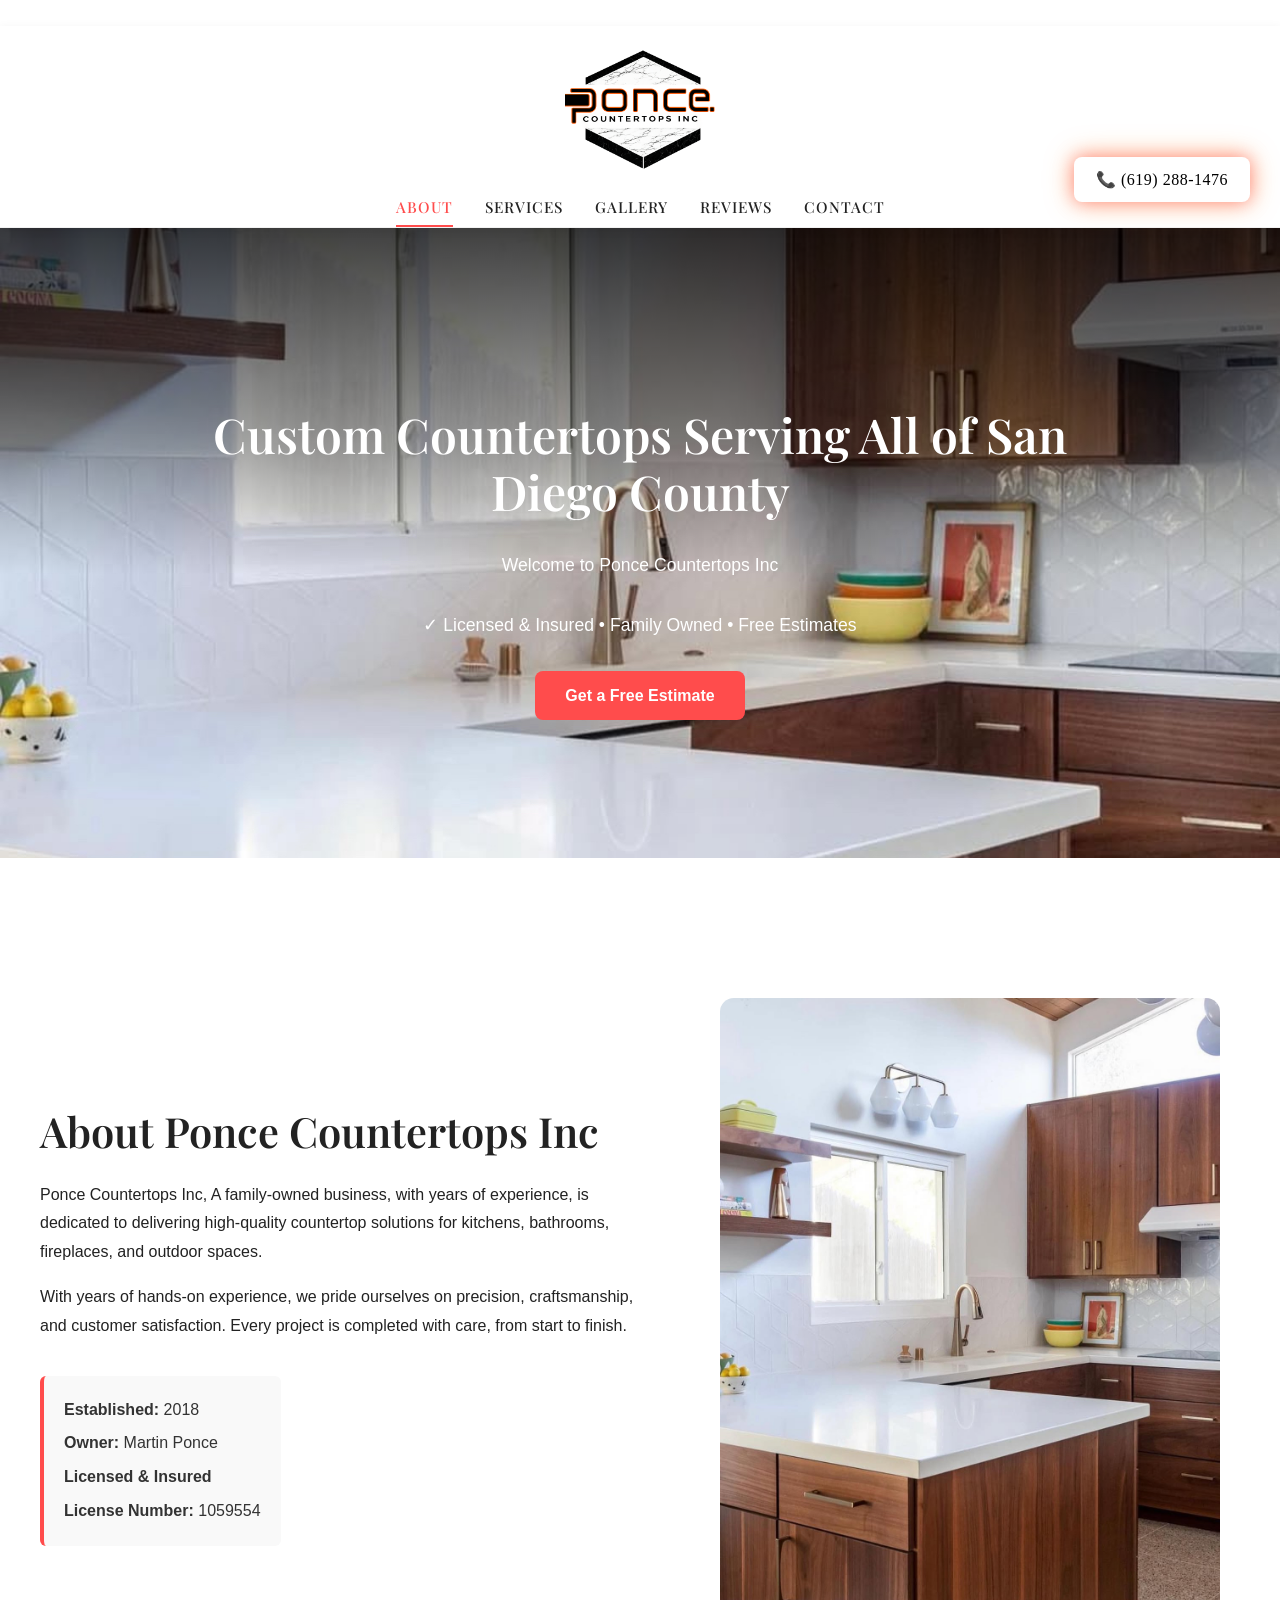
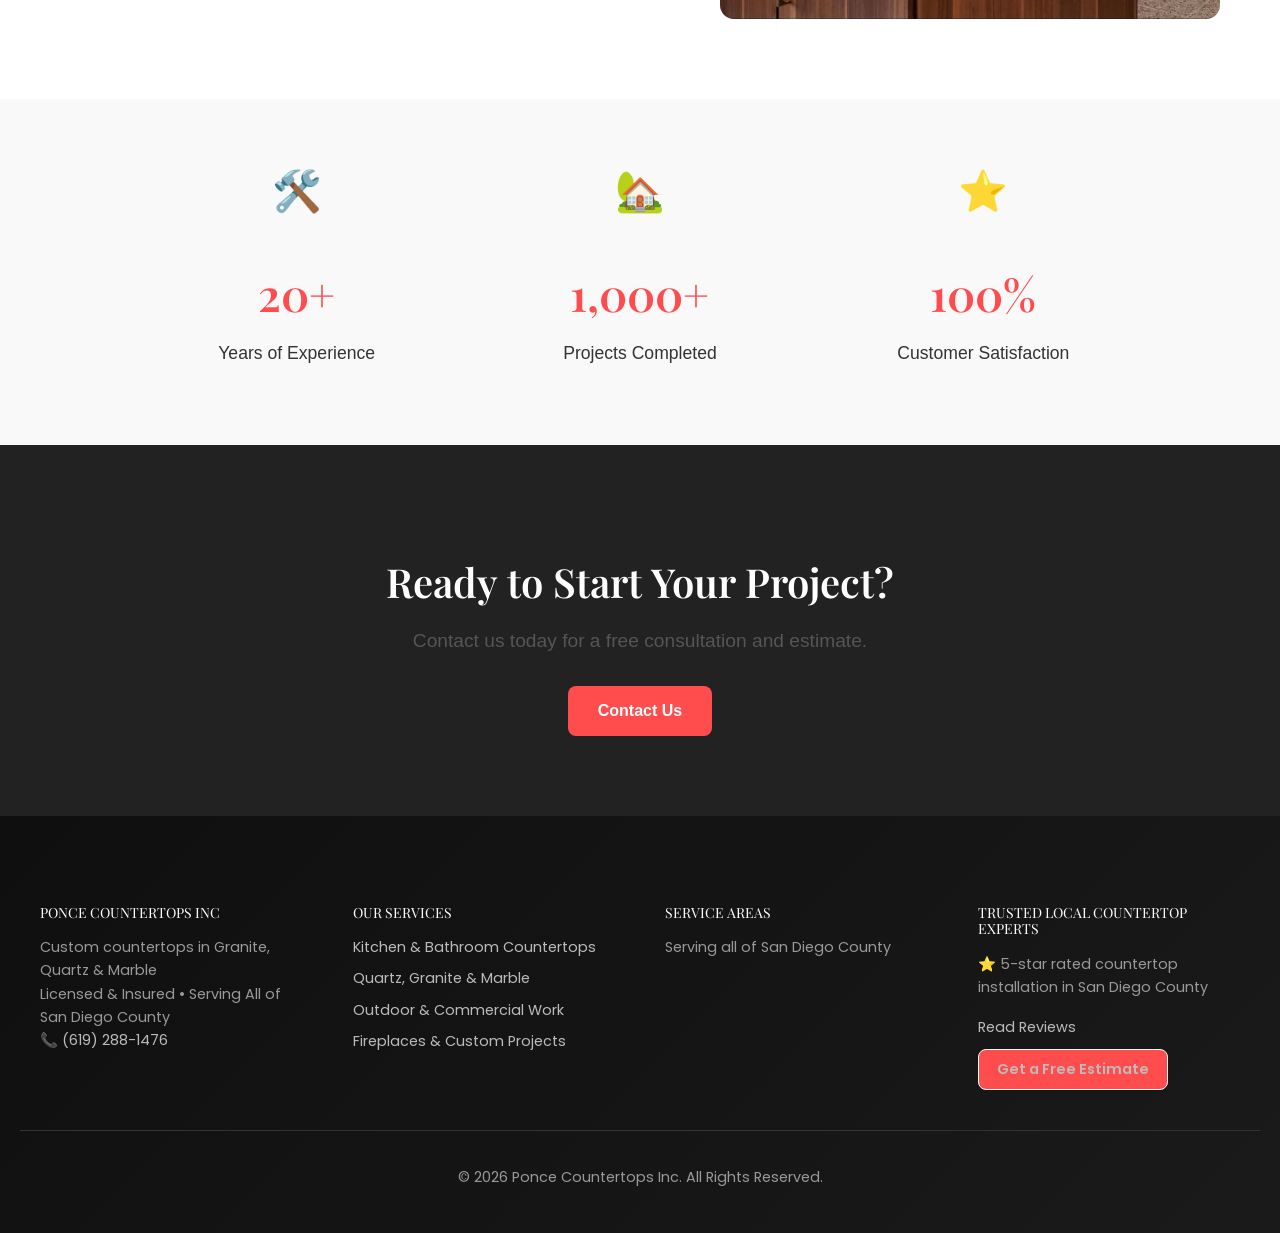
==== commit f5a33ad5: "added schema" ====
--- a/index.html
+++ b/index.html
@@ -4,7 +4,6 @@
     <meta charset="UTF-8">
   <meta name="viewport" content="width=device-width, initial-scale=1.0">
     <title>Quartz,Granite,Porcelain,Quartzite and Marble Countertops in San Diego County | Ponce Countertops Inc</title>
-    <link rel="stylesheet" href="css/style.css">
 <link rel="preload" as="image" href="images/background.jpg">
     <link rel="preconnect" href="https://fonts.googleapis.com">
 <link rel="preconnect" href="https://fonts.gstatic.com" crossorigin>
@@ -12,7 +11,196 @@
 <meta name="description" content="Custom countertops for kitchens, bathrooms, fireplaces, and outdoor spaces serving all of San Diego County. Free estimates and expert installation." />
 <meta name="robots" content="index, follow">
 <meta name="author" content="Ponce Countertops Inc">
-    <link href="https://fonts.googleapis.com/css2?family=Poppins:wght@400;500;600&display=swap" rel="stylesheet">
+  <link href="https://fonts.googleapis.com/css2?family=Poppins:wght@400;500;600&display=swap" rel="stylesheet">
+//schema adds google search?
+<script type = "application/ld+json">
+  {
+    "@context":"https://schema.org",
+    "@type":"HomeAndConstructionBusiness",
+    "name":"Ponce Countertops Inc",
+    "description":"Ponce Countertops Inc specializes in custom countertop fabrication and installation in San Diego County, offering quartz, granite, marble, quartzite, and porcelain for residential and commercial projects.",
+    "url":"https://poncecountertopsinc.com/",
+    "logo":"https://poncecountertopsinc.com/images/Logo.png",
+    "image":"https://poncecountertopsinc.com/images/background.jpg",
+    "telephone":"+1-619-288-1476",
+    "sameAs":[
+      "https://www.yelp.com/biz/ponce-countertops-el-cajon-2",
+      "https://www.instagram.com/poncecountertops/",
+      "https://www.facebook.com/p/PONCE-Countertops-INC-100063141944581/"
+],
+    "address":{
+      "@type":"PostalAddress",
+      "streetAddress": "478 Vernon Way",
+      "addressLocality":"San Diego",
+      "addressRegion":"CA",
+      "postalCode": "92020",
+      "addressCountry":"US"
+     },
+  "geo":{
+    "@type": "GeoCoordinates",
+    "latitude": 32.81350627855956,
+    "longitude": -116.96698567757818
+  },
+  
+  "areaServed": [
+    {
+      "@type": "AdministrativeArea",
+      "name": "San Diego County"
+    },
+
+    {
+      "@type": "City",
+      "name": "San Diego"
+    },
+    {
+      "@type": "City",
+      "name": "Chula Vista"
+    },
+    {
+      "@type": "City",
+      "name": "El Cajon"
+    },
+    {
+      "@type": "City",
+      "name": "Carlsbad"
+    },
+    {
+      "@type": "City",
+      "name": "Escondido"
+    },
+    {
+      "@type": "City",
+      "name": "Oceanside"
+    },
+    {
+      "@type": "City",
+      "name": "Vista"
+    },
+    {
+      "@type": "City",
+      "name": "San Marcos"
+    },
+    {
+      "@type": "City",
+      "name": "Encinitas"
+    },
+    {
+      "@type": "City",
+      "name": "Poway"
+    },
+    {
+      "@type": "City",
+      "name": "Santee"
+    },
+    {
+      "@type": "City",
+      "name": "La Mesa"
+    },
+    {
+      "@type": "City",
+      "name": "Spring Valley"
+    },
+    {
+      "@type": "City",
+      "name": "Fallbrook"
+    },
+    {
+      "@type": "City",
+      "name": "Ramona"
+    },
+    {
+      "@type": "City",
+      "name": "Alpine"
+    },
+    {
+      "@type": "City",
+      "name": "Lakeside"
+    }
+  ],
+  "openingHoursSpecification":[
+    {
+      "@type": "OpeningHoursSpecification","dayOfWeek":
+      [
+        "Monday",
+        "Tuesday",
+        "Wednesday",
+        "Thursday",
+        "Friday"
+      ],
+      "opens": "07:30",
+      "closes": "16:00"
+    },
+    {
+      "@type": "OpeningHoursSpecification",
+      "dayOfWeek": "Saturday",
+      "opens": "09:00",
+      "closes": "14:00"
+    }
+  ],
+  "hasOfferCatalog":{
+    "@type": "OfferCatalog",
+    "name": "Countertop Services",
+    "itemListElement": [
+      {
+        "@type": "Offer",
+        "itemOffered": {
+          "@type": "Service",
+          "name": "Countertop Fabrication",
+          "description": "custom cutting, edging,and polishing of quartz, quartzite, marble, granite and porcelain slabs."
+        }
+      },
+      {
+        "@type": "Offer",
+        "itemOffered": {
+          "@type": "Service",
+          "name": "Countertop Installation",
+          "description":" Professional templating, delivery seamless joint matching, and secure installation"
+        }
+      },
+      {
+        "@type": "Offer",
+        "itemOffered": {
+          "@type": "Service",
+          "name": "Quartz Countertops"
+        }
+      },
+      {
+        "@type": "Offer",
+        "itemOffered": {
+          "@type": "Service",
+          "name": "Quartzite Countertops"
+        }
+      },
+      {
+        "@type": "Offer",
+        "itemOffered": {
+          "@type": "Service",
+          "name": "Porcelain Countertops"
+        }
+      },
+      {
+        "@type": "Offer",
+        "itemOffered": {
+          "@type": "Service",
+          "name": "Granite Countertops"
+        }
+      },
+      {
+        "@type": "Offer",
+        "itemOffered": {
+          "@type": "Service",
+          "name": "Marble Countertops"
+        }
+      }
+    ]
+  }
+
+}
+  
+
+</script>
+
+<link rel="stylesheet" href="css/style.css">
 
 </head>
 
@@ -50,7 +238,7 @@
         
 
         </div>
-                <a href = "tel:6192881476" class ="call-btn">
+                <a href = "tel:+16192881476" class ="call-btn">
                     📞 (619) 288-1476
                   </a>
                 <button class="menu-toggle" aria-label="Toggle Menu">☰</button>
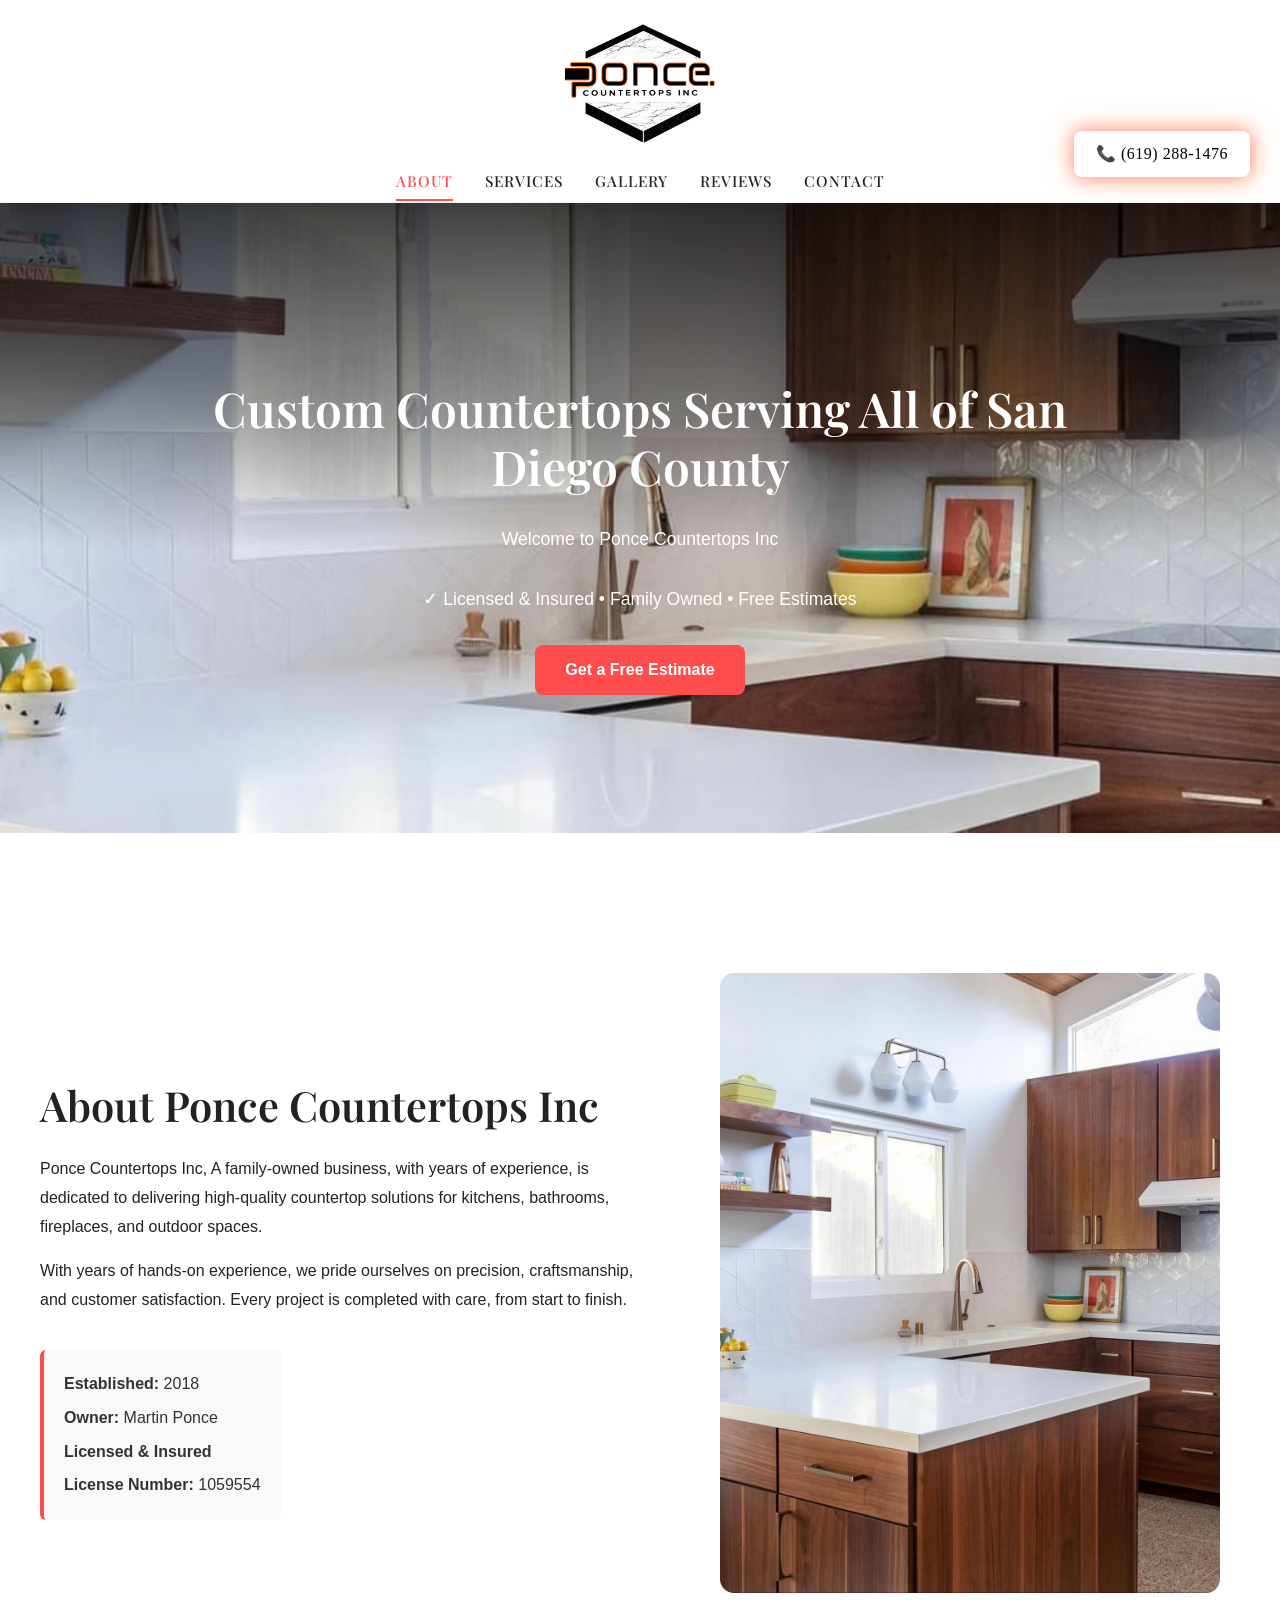
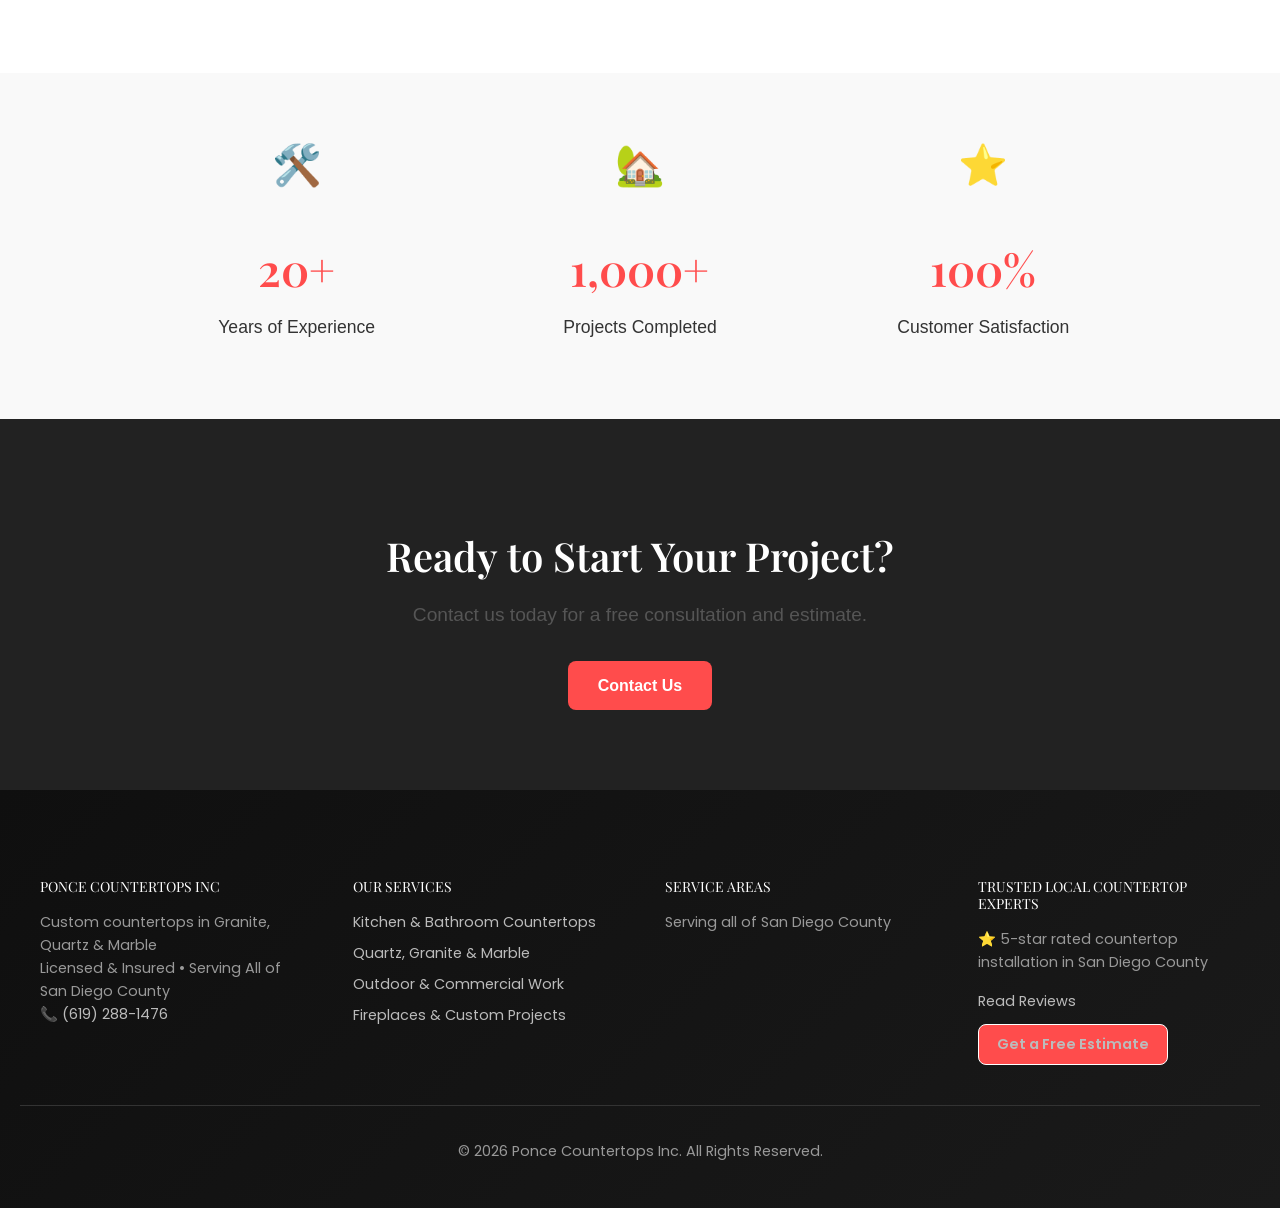
==== commit 67dcbc77: "fixed comment format" ====
--- a/index.html
+++ b/index.html
@@ -11,12 +11,27 @@
 <meta name="description" content="Custom countertops for kitchens, bathrooms, fireplaces, and outdoor spaces serving all of San Diego County. Free estimates and expert installation." />
 <meta name="robots" content="index, follow">
 <meta name="author" content="Ponce Countertops Inc">
+
+
   <link href="https://fonts.googleapis.com/css2?family=Poppins:wght@400;500;600&display=swap" rel="stylesheet">
-//schema adds google search?
+
+<link rel="icon" href="/favicon.png" type="image/png">
+<!--graph tags for how link will apear when shared-->
+<meta property="og:title" content="Ponce Countertops Inc | San Diego Countertop Experts">
+<meta property="og:description" content="Custom quartz, granite, marble countertop fabrication and installation in San Diego County. Free estimates available.">
+<meta property="og:image" content="https://poncecountertopsinc.com/images/background.jpg">
+<meta property="og:url" content="https://poncecountertopsinc.com/">
+<meta property="og:type" content="website">
+
+<!-- canonical-->
+<link rel="canonical" href="https://poncecountertopsinc.com/">
+
+<!-- schema-->
+
 <script type = "application/ld+json">
   {
     "@context":"https://schema.org",
-    "@type":"HomeAndConstructionBusiness",
+    "@type":["HomeAndConstructionBusiness","LocalBusiness"],
     "name":"Ponce Countertops Inc",
     "description":"Ponce Countertops Inc specializes in custom countertop fabrication and installation in San Diego County, offering quartz, granite, marble, quartzite, and porcelain for residential and commercial projects.",
     "url":"https://poncecountertopsinc.com/",
@@ -41,7 +56,7 @@
     "latitude": 32.81350627855956,
     "longitude": -116.96698567757818
   },
-  
+
   "areaServed": [
     {
       "@type": "AdministrativeArea",
